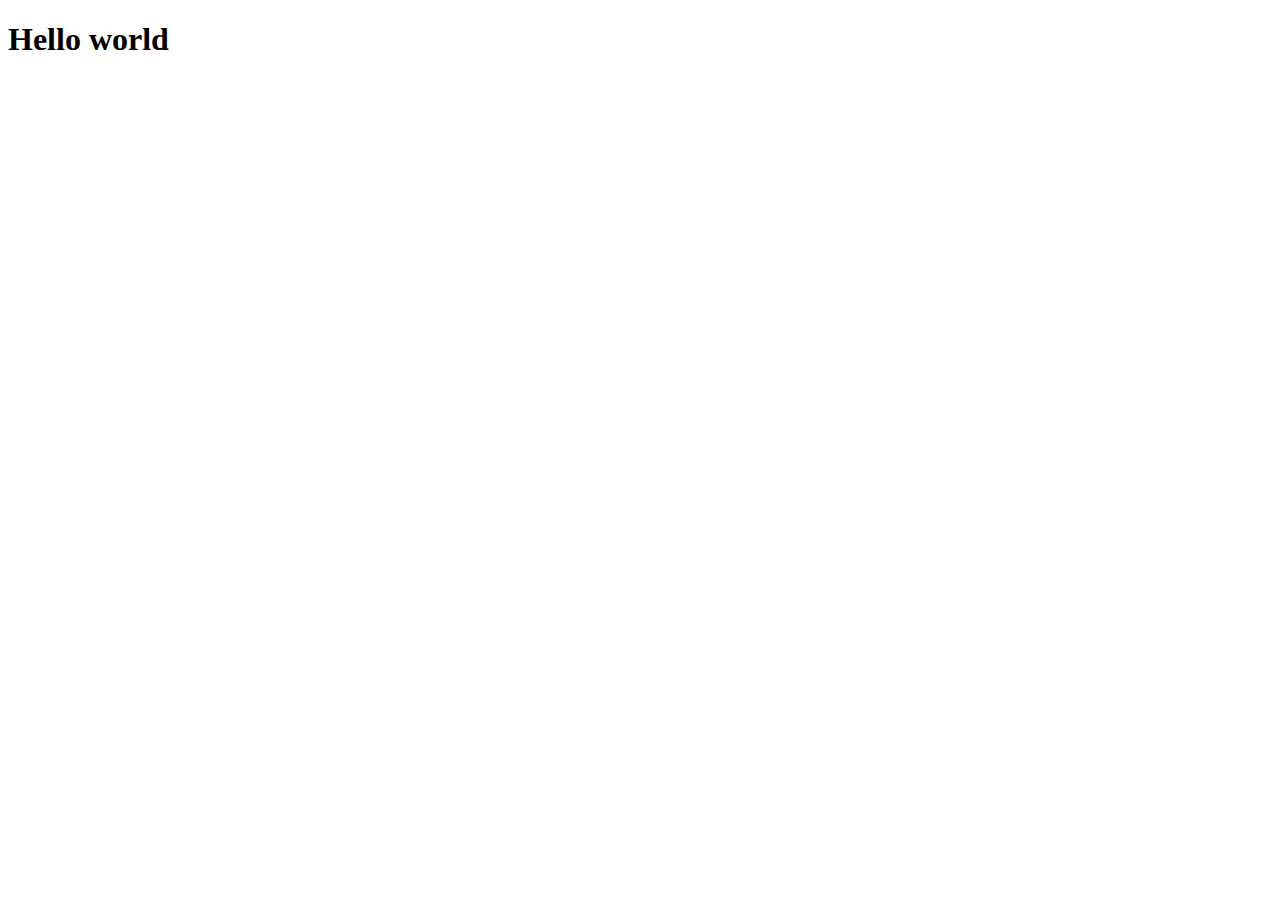
==== index.html @ bb6a9bce "Update index.html" ====
<!DOCTYPE html>
<html lang="pt-br">
<head>
    <meta charset="UTF-8">
    <meta http-equiv="X-UA-Compatible" content="IE=edge">
    <meta name="viewport" content="width=device-width, initial-scale=1.0">
    <title>Projeto Rede Social</title>
    <link rel="shortcut icon" href="favicon.ico" type="image/x-icon">
</head>
<body>
    <h1>Hello world</h1>
</body>
</html>
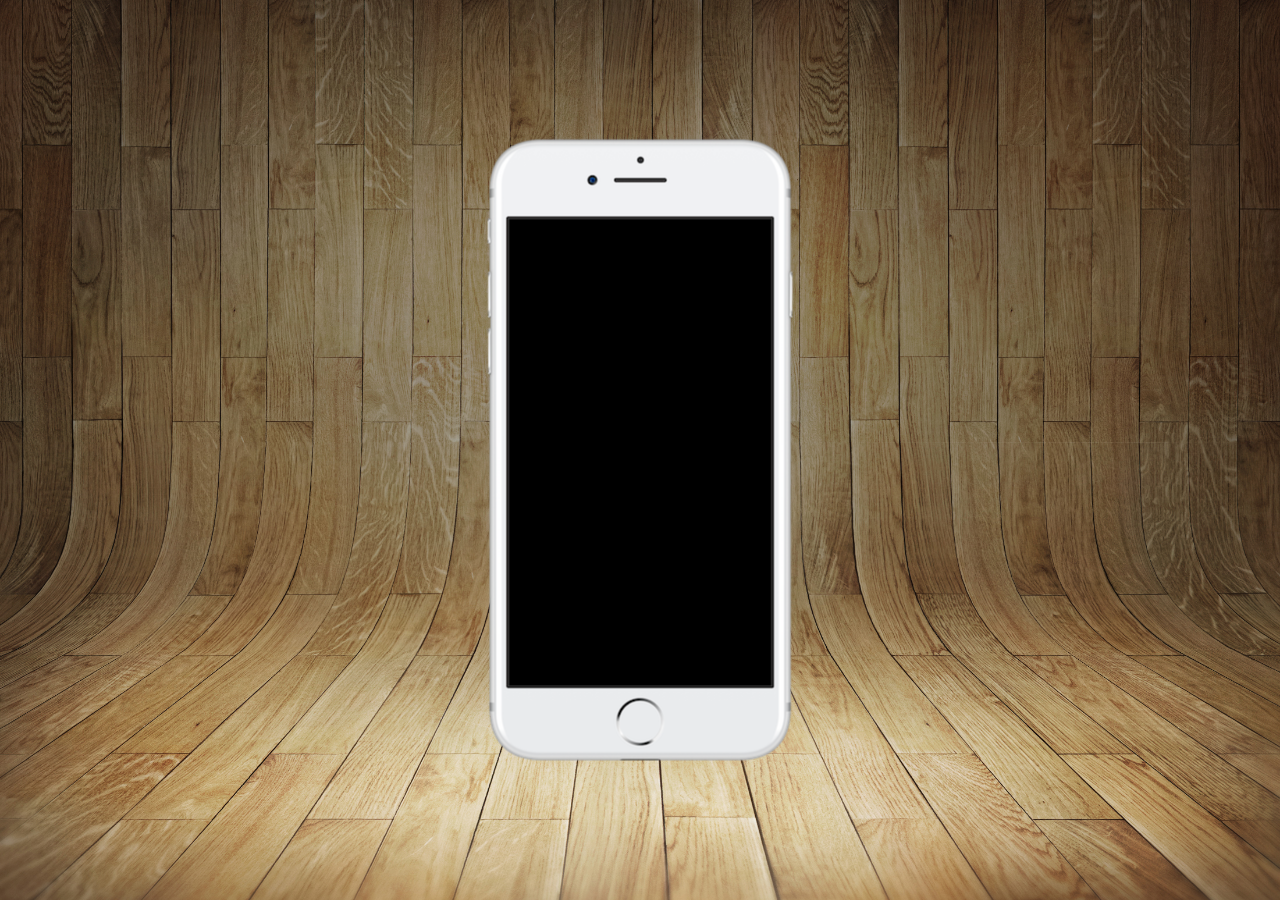
==== commit bf0128db: "telefone" ====
--- a/index.html
+++ b/index.html
@@ -6,8 +6,16 @@
     <meta name="viewport" content="width=device-width, initial-scale=1.0">
     <title>Projeto Rede Social</title>
     <link rel="shortcut icon" href="favicon.ico" type="image/x-icon">
+    <link rel="stylesheet" href="estilos/style.css">
 </head>
 <body>
-    <h1>Hello world</h1>
+    <main>
+        <section id="telefone">
+
+        </section>
+        <section id="redes-sociais">
+
+        </section>
+    </main>
 </body>
 </html>--- a/estilos/style.css
+++ b/estilos/style.css
@@ -0,0 +1,34 @@
+@charset "UTF-8";
+
+*{
+    margin: 0px;
+    padding: 0px;
+    font-family: Arial, Helvetica, sans-serif;
+}
+
+html, body{
+    height: 100vh;
+    width: 100vw;
+}
+
+body{
+    background: url('../imagens/fundo-madeira.jpg') no-repeat top  center;
+    background-size: cover;
+    background-attachment: fixed;
+}
+
+main{
+    position: relative;
+    height: 100vh;
+   
+}
+section#telefone{
+    position: absolute;
+    top: 50%;
+    left: 50%;
+    transform: translate(-50%, -50%);
+
+    height: 627px;
+    width: 311px;
+    background: url('../imagens/frame-iphone.png') no-repeat;
+}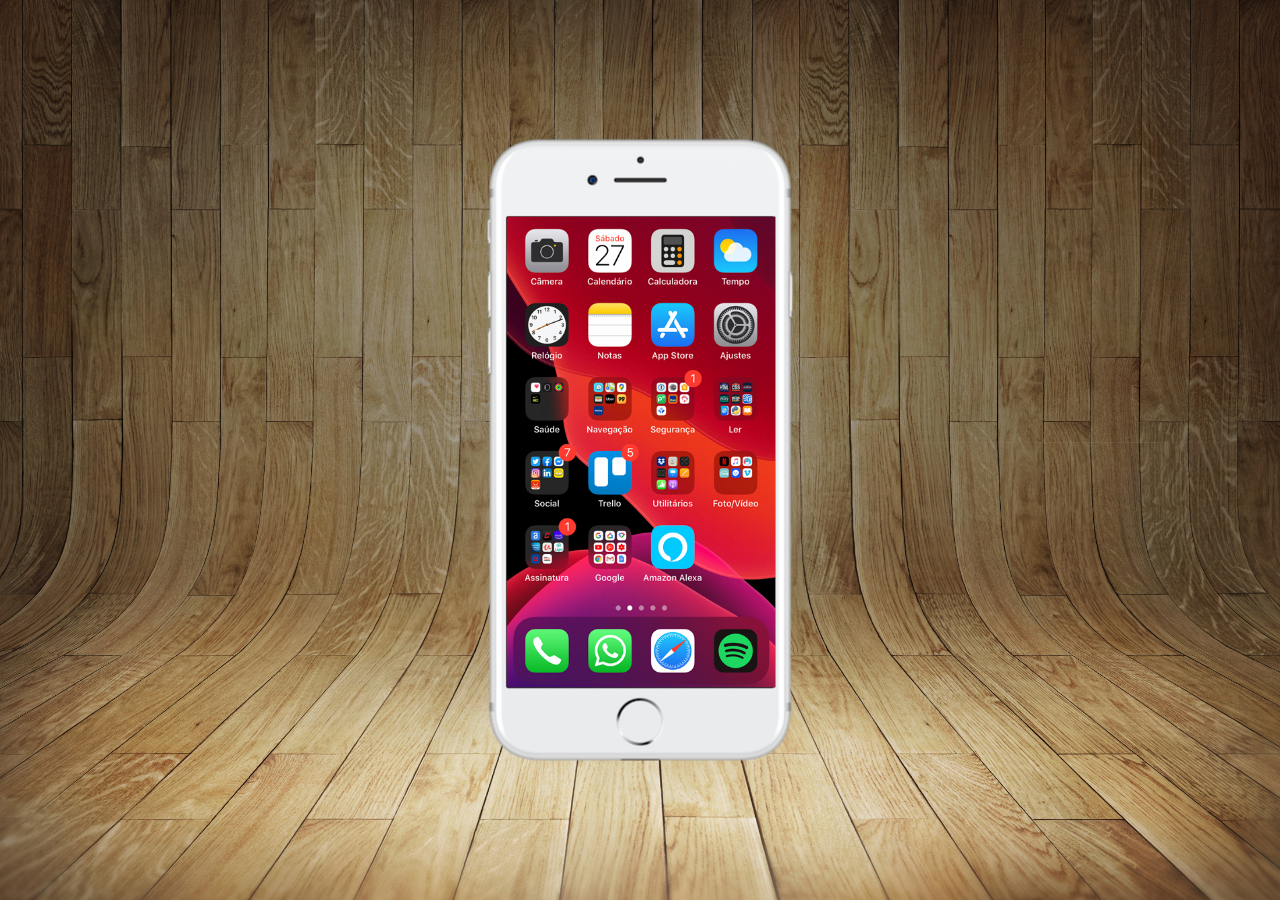
==== commit 074c38d0: "tela home" ====
--- a/index.html
+++ b/index.html
@@ -11,6 +11,7 @@
 <body>
     <main>
         <section id="telefone">
+            <iframe src="home.html" name="tela" id="tela" frameborder="0"></iframe>
 
         </section>
         <section id="redes-sociais">
--- a/estilos/style.css
+++ b/estilos/style.css
@@ -31,4 +31,12 @@
     height: 627px;
     width: 311px;
     background: url('../imagens/frame-iphone.png') no-repeat;
+}
+
+iframe#tela {
+    position: relative;
+    top: 80px;
+    left: 22px;
+    width: 269px;
+    height: 471px;
 }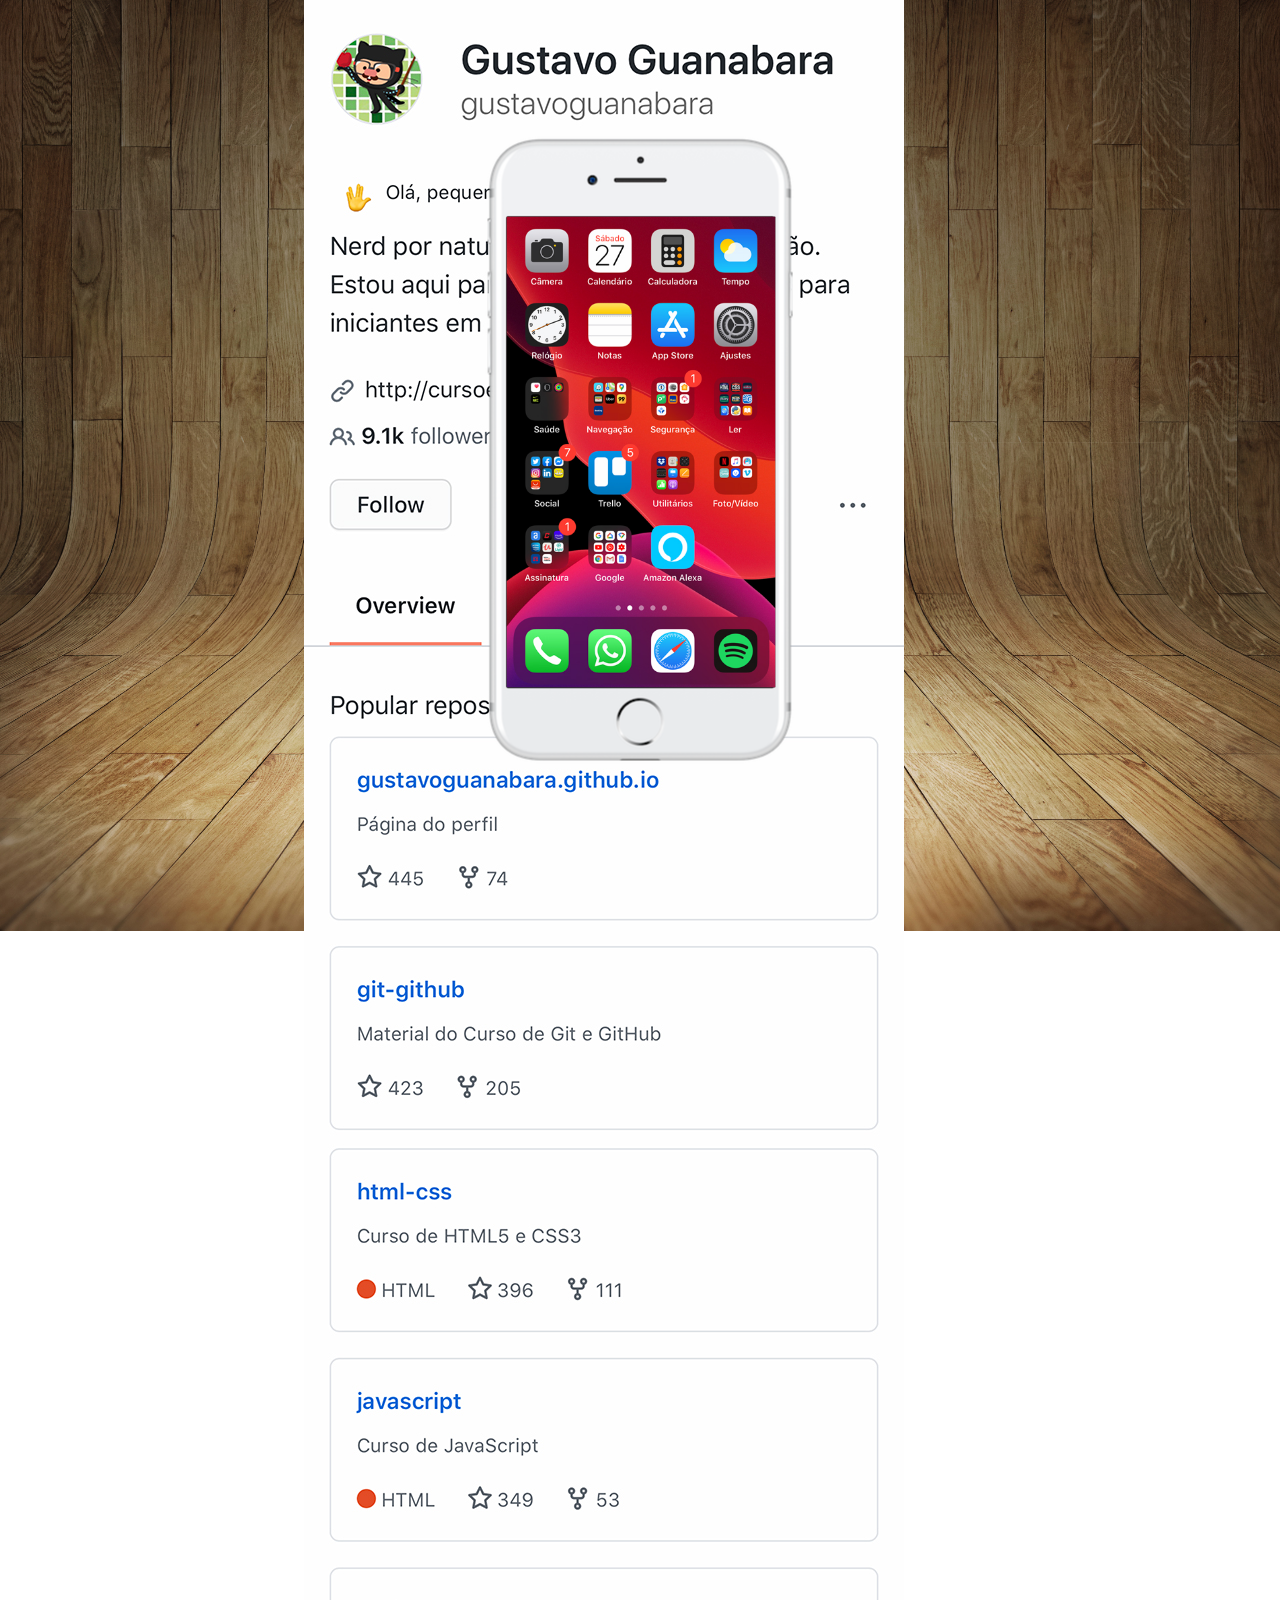
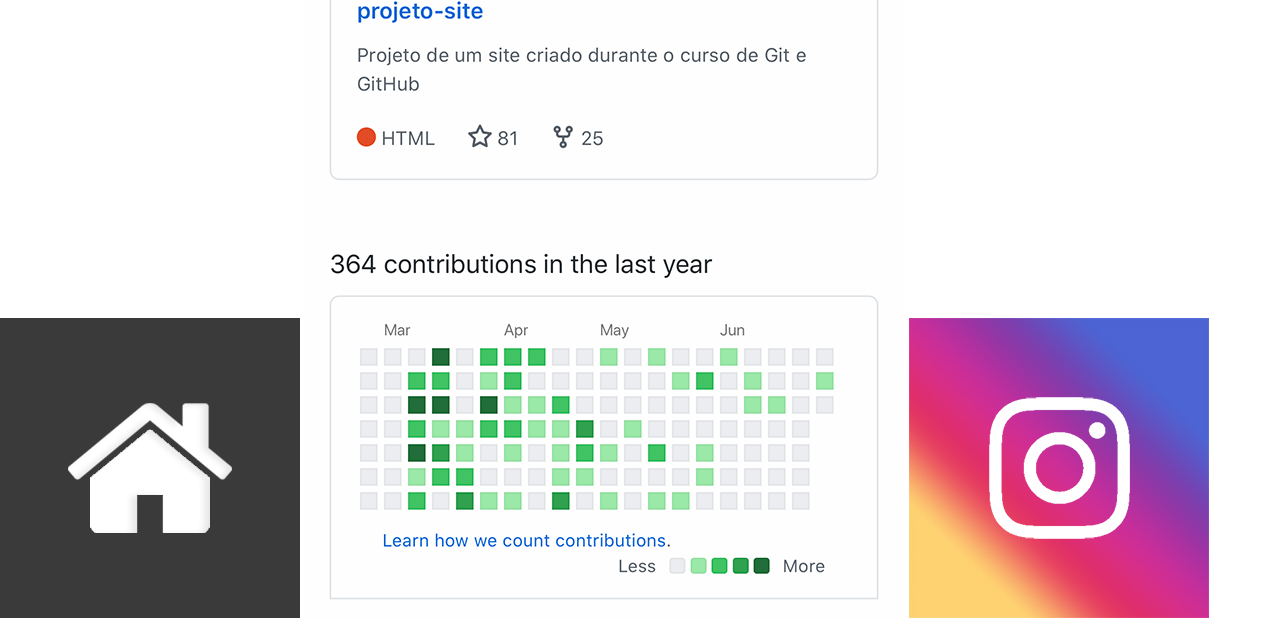
==== commit 53550867: "log" ====
--- a/index.html
+++ b/index.html
@@ -11,11 +11,18 @@
 <body>
     <main>
         <section id="telefone">
-            <iframe src="home.html" name="tela" id="tela" frameborder="0"></iframe>
+            <iframe src="home.html" name="tela" id="tela" frameborder="0">
+                Navegador não compatível.
+            </iframe>
 
         </section>
         <section id="redes-sociais">
-
+            <a href="#" target="tela"> <img src="imagens/logo-home.jpg" alt="home"></a>
+            <a href="#" target="tela"> <img src="imagens/tela-github.jpg" alt="Github"></a>
+            <a href="#" target="tela"> <img src="imagens/logo-instagram.jpg" alt="Instagram"></a>
+            <a href="#" target="tela"> <img src="imagens/" alt=""></a>
+            <a href="#" target="tela"> <img src="" alt=""></a>
+            <a href="#" target="tela"> <img src="" alt=""></a>
         </section>
     </main>
 </body>
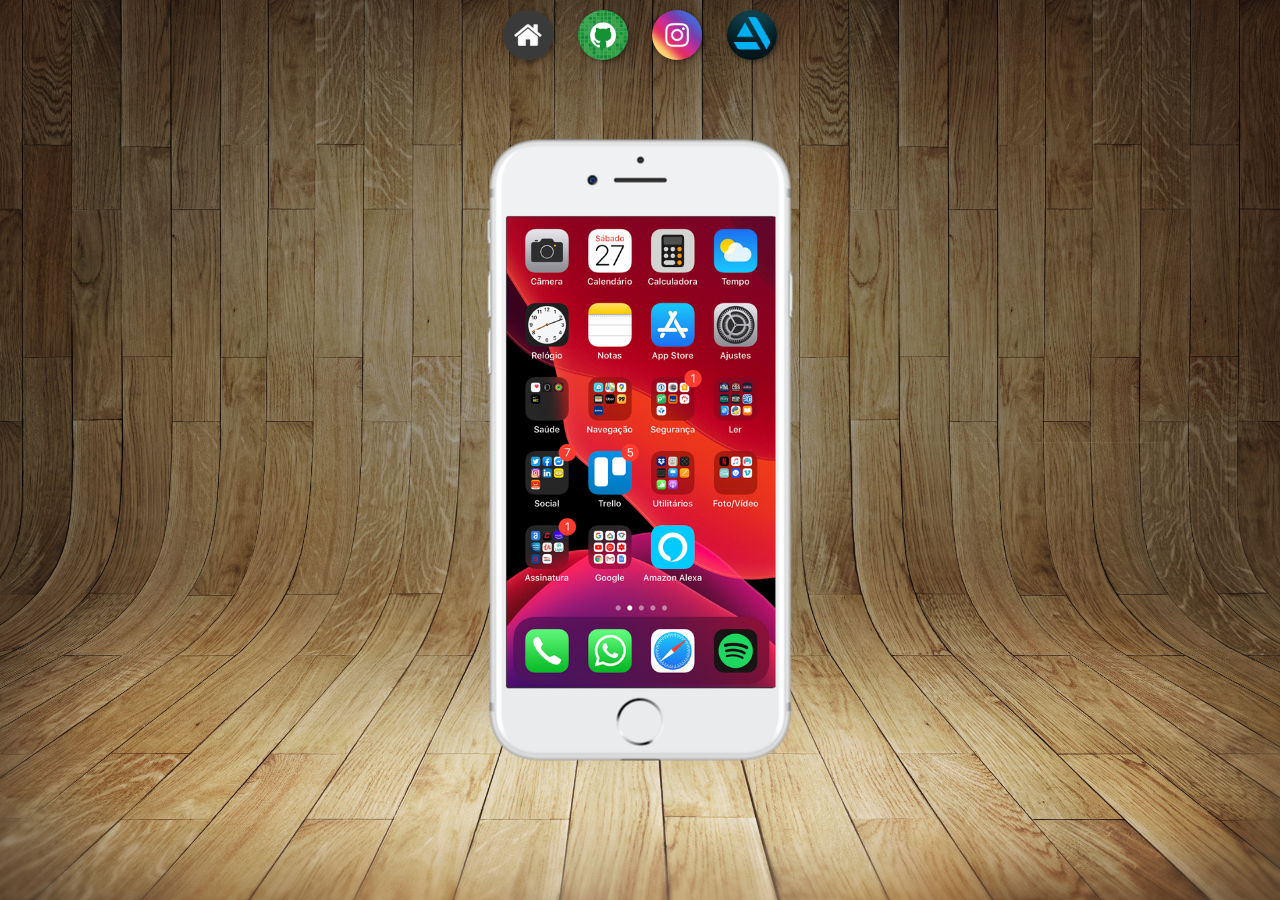
==== commit 2913c66a: "botoes" ====
--- a/index.html
+++ b/index.html
@@ -17,12 +17,11 @@
 
         </section>
         <section id="redes-sociais">
-            <a href="#" target="tela"> <img src="imagens/logo-home.jpg" alt="home"></a>
-            <a href="#" target="tela"> <img src="imagens/tela-github.jpg" alt="Github"></a>
-            <a href="#" target="tela"> <img src="imagens/logo-instagram.jpg" alt="Instagram"></a>
-            <a href="#" target="tela"> <img src="imagens/" alt=""></a>
-            <a href="#" target="tela"> <img src="" alt=""></a>
-            <a href="#" target="tela"> <img src="" alt=""></a>
+            <a href="#" target="tela"> <img src="imagens/logo-home.jpg" alt="home"></a> 
+            <a href="#" target="tela"> <img src="imagens/logo-github.jpg" alt="Github"></a> 
+            <a href="#" target="tela"> <img src="imagens/logo-instagram.jpg" alt="Instagram"></a> 
+            <a href="#" target="tela"> <img src="imagens/logo-artstation.png" alt="Arstation"></a> 
+
         </section>
     </main>
 </body>
--- a/estilos/style.css
+++ b/estilos/style.css
@@ -39,4 +39,25 @@
     left: 22px;
     width: 269px;
     height: 471px;
-}+}
+
+section#redes-sociais {
+    text-align: center;
+
+}
+
+section#redes-sociais img{
+    width: 50px;
+    margin: 10px;
+    border-radius: 50%;
+    box-shadow: 2px 2px 5px rgba(0, 0, 0, 0.398);
+    box-sizing: border-box;
+
+}
+
+section#redes-sociais img:hover {
+    border: 2px solid rgba(255, 255, 255, 0.568);
+    transform: translate(-3px, -3px);
+    box-shadow: 5px 5px 10px rgba(0, 0, 0, 0.688);
+    transition: transform 0.6s, border 0.2s;
+}
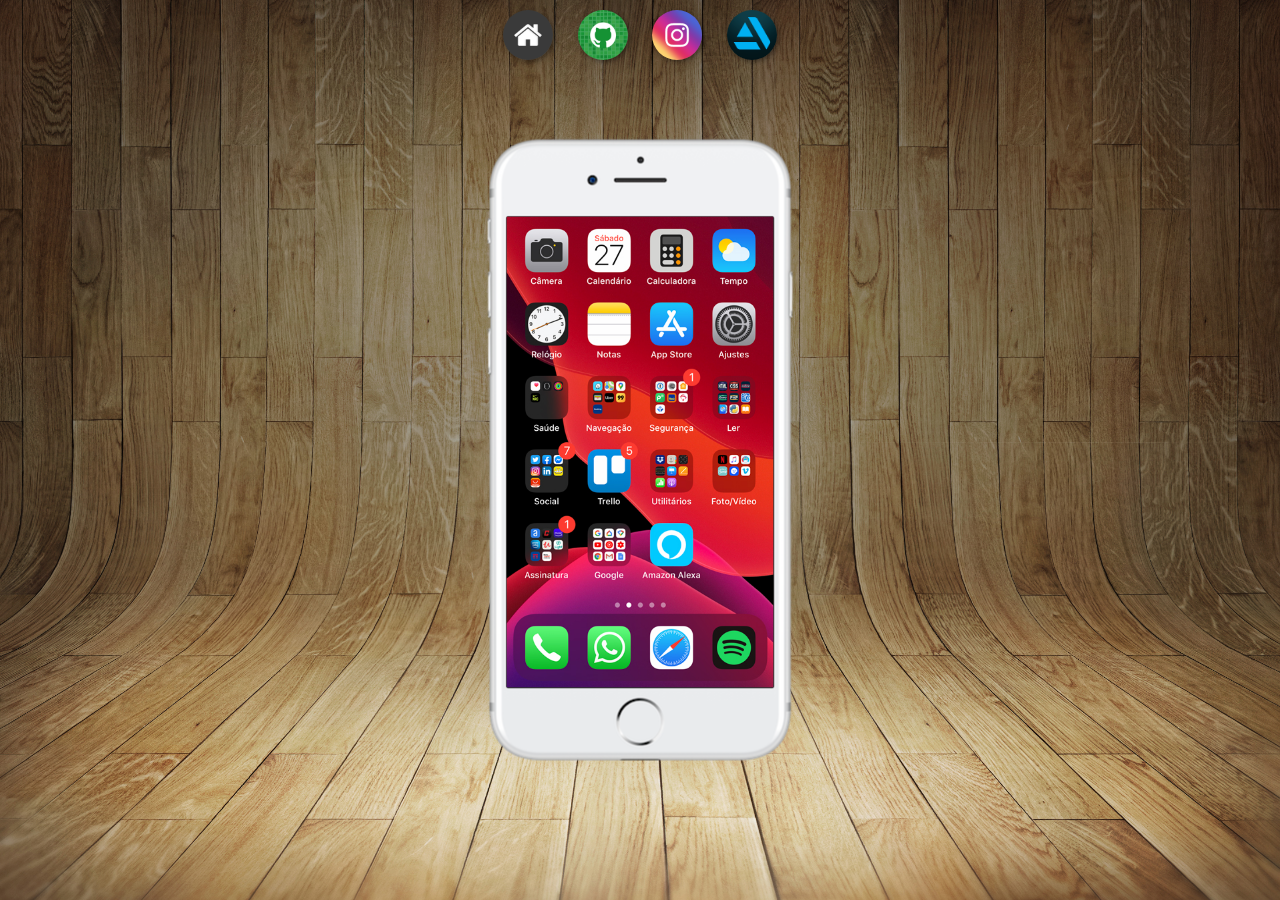
==== commit 7fc35cdc: "projet" ====
--- a/index.html
+++ b/index.html
@@ -17,10 +17,10 @@
 
         </section>
         <section id="redes-sociais">
-            <a href="#" target="tela"> <img src="imagens/logo-home.jpg" alt="home"></a> 
-            <a href="#" target="tela"> <img src="imagens/logo-github.jpg" alt="Github"></a> 
-            <a href="#" target="tela"> <img src="imagens/logo-instagram.jpg" alt="Instagram"></a> 
-            <a href="#" target="tela"> <img src="imagens/logo-artstation.png" alt="Arstation"></a> 
+            <a href="home.html" target="tela"> <img src="imagens/logo-home.jpg" alt="home"></a> 
+            <a href="github.html" target="tela"> <img src="imagens/logo-github.jpg" alt="Github"></a> 
+            <a href="instagram.html" target="tela"> <img src="imagens/logo-instagram.jpg" alt="Instagram"></a> 
+            <a href="artstation.html" target="tela"> <img src="imagens/logo-artstation.png" alt="Arstation"></a> 
 
         </section>
     </main>
--- a/estilos/style.css
+++ b/estilos/style.css
@@ -37,7 +37,7 @@
     position: relative;
     top: 80px;
     left: 22px;
-    width: 269px;
+    width: 267px;
     height: 471px;
 }
 
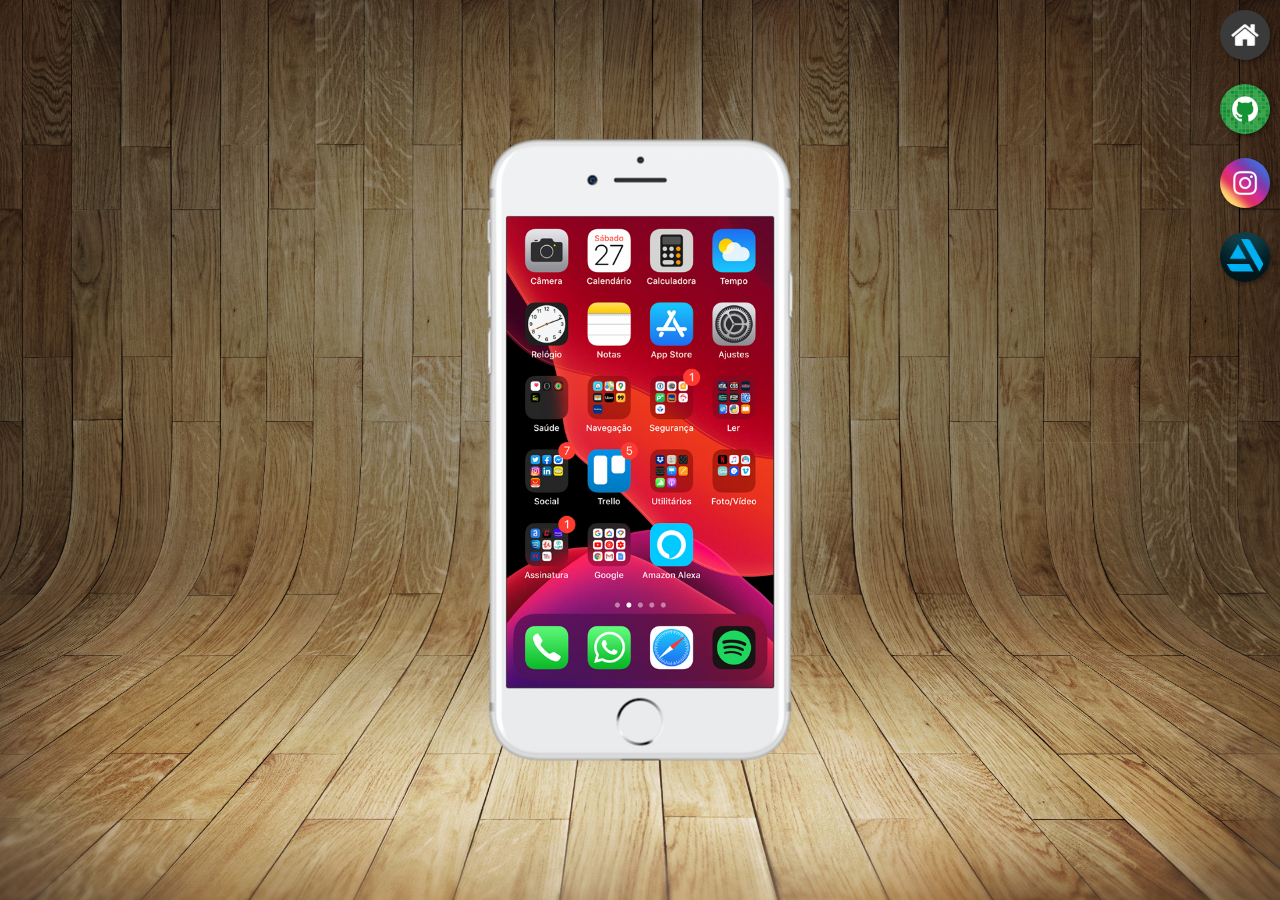
==== commit 634f0c33: "ajuste" ====
--- a/index.html
+++ b/index.html
@@ -17,10 +17,10 @@
 
         </section>
         <section id="redes-sociais">
-            <a href="home.html" target="tela"> <img src="imagens/logo-home.jpg" alt="home"></a> 
-            <a href="github.html" target="tela"> <img src="imagens/logo-github.jpg" alt="Github"></a> 
-            <a href="instagram.html" target="tela"> <img src="imagens/logo-instagram.jpg" alt="Instagram"></a> 
-            <a href="artstation.html" target="tela"> <img src="imagens/logo-artstation.png" alt="Arstation"></a> 
+            <a href="home.html" target="tela"> <img src="imagens/logo-home.jpg" alt="home"></a> <br>
+            <a href="github.html" target="tela"> <img src="imagens/logo-github.jpg" alt="Github"></a> <br>
+            <a href="instagram.html" target="tela"> <img src="imagens/logo-instagram.jpg" alt="Instagram"></a> <br>
+            <a href="artstation.html" target="tela"> <img src="imagens/logo-artstation.png" alt="Arstation"></a> <br>
 
         </section>
     </main>
--- a/estilos/style.css
+++ b/estilos/style.css
@@ -42,7 +42,7 @@
 }
 
 section#redes-sociais {
-    text-align: center;
+    text-align: right;
 
 }
 
